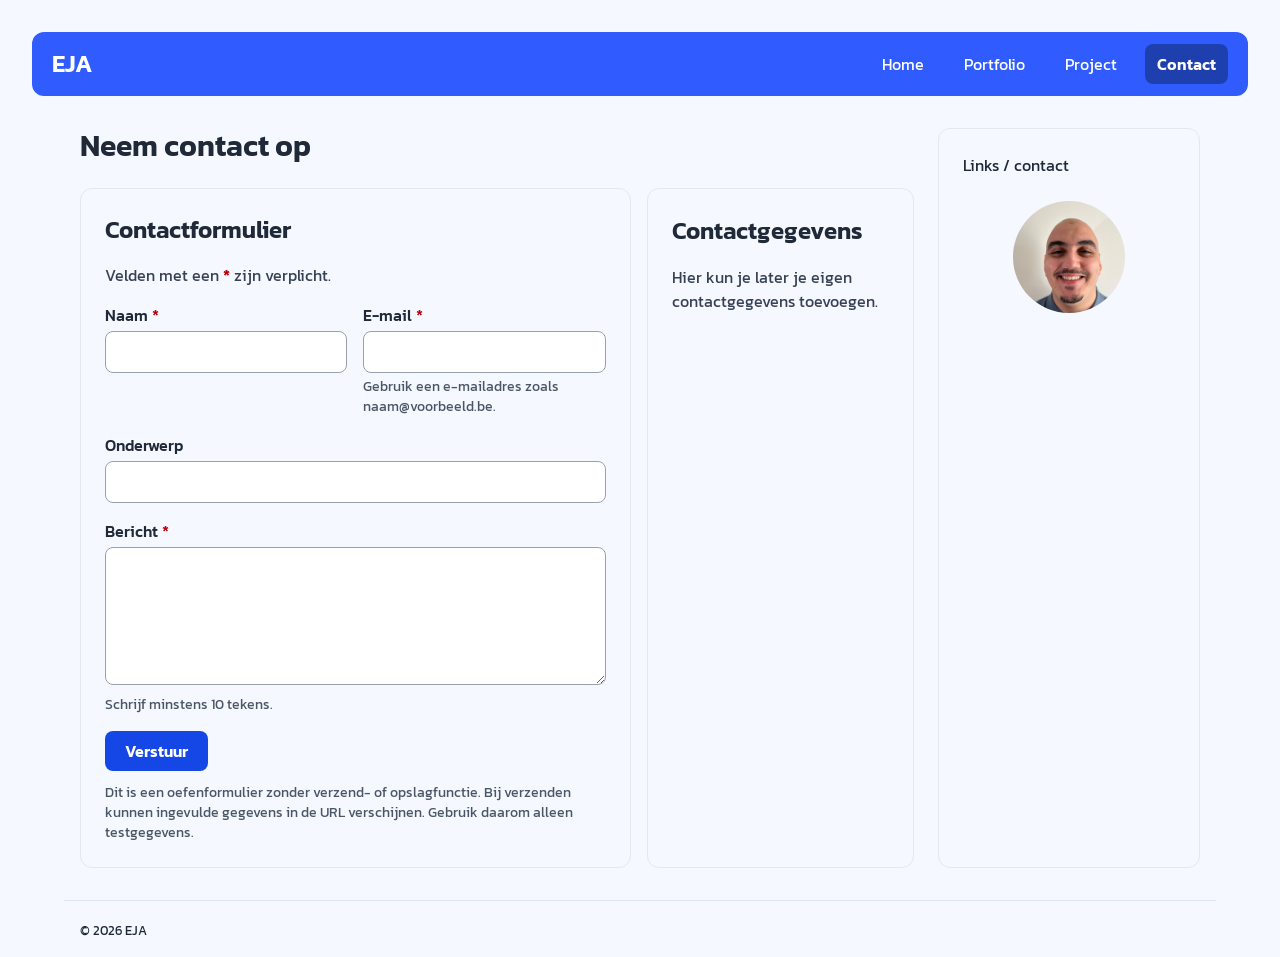
==== contact.html @ 3c86f4f0 "Eerste versie van mijn portfolio" ====
<!DOCTYPE html>
<html lang="nl-BE">
<head>
    <meta charset="UTF-8">
    <meta name="viewport" content="width=device-width, initial-scale=1.0">
    <title>Contact</title>
    <meta name="description" 
          content="Neem contact met mij op via mijn contactformulier voor vragen over mijn portfolio of projecten.">
    <link rel="stylesheet" href="css/tailwind.css">
    <link rel="stylesheet" href="css/style.css">

</head>
<body>
    <a href="#inhoud"
       class="sr-only focus:not-sr-only focus:absolute focus:left-2 focus:top-2 focus:z-50 focus:rounded-lg focus:bg-white focus:px-4 focus:py-2 focus-visible:outline-2 focus-visible:outline-offset-2 focus-visible:outline-blue-700">
        Ga naar de inhoud
    </a>

        <header class="mx-5 mt-8 rounded-xl md:mx-8">
            <div class="flex min-h-16 flex-wrap items-center justify-between gap-2 px-5 py-2">
                <p class="text-2xl font-bold">EJA</p>

                <nav aria-label="Hoofdmenu">
                    <ul class="flex flex-wrap gap-4">
                        <li><a href="index.html" class="block rounded-lg px-3 py-2 focus-visible:outline-2 focus-visible:outline-offset-2 focus-visible:outline-blue-700">Home</a></li>
                        <li><a href="portfolio.html" class="block rounded-lg px-3 py-2 focus-visible:outline-2 focus-visible:outline-offset-2 focus-visible:outline-blue-700">Portfolio</a></li>
                        <li><a href="project.html" class="block rounded-lg px-3 py-2 focus-visible:outline-2 focus-visible:outline-offset-2 focus-visible:outline-blue-700">Project</a></li>
                        <li><a href="contact.html" aria-current="page" class="block rounded-lg bg-blue-100 px-3 py-2 font-semibold text-blue-800 focus-visible:outline-2 focus-visible:outline-offset-2 focus-visible:outline-blue-700">Contact</a></li>
                    </ul>
                </nav>
            </div>
        </header>

        <div class="max-w-6xl mx-auto px-4 grid grid-cols-1 lg:grid-cols-4 gap-6 py-8">
            <main id="inhoud" class="lg:col-span-3">

                <section>
                    <h1 class="text-3xl font-bold mb-6">Neem contact op</h1>

                    <div class="grid grid-cols-1 lg:grid-cols-3 gap-4">
                        <article class="lg:col-span-2">
                            <h2 class="text-xl font-semibold mb-4">Contactformulier</h2>
                            <p class="mb-4 text-gray-700">
                                Velden met een <span class="font-semibold text-red-700">*</span> zijn verplicht.
                            </p>

                            <form action="#" method="get" class="grid grid-cols-1 md:grid-cols-2 gap-4">
                                <!-- Naam -->
                                <div>
                                    <label for="naam" class="block font-medium">
                                        Naam <span class="text-red-700" aria-hidden="true">*</span>
                                    </label>
                                    <input type="text" id="naam" name="naam" autocomplete="name" required
                                           class="mt-1 w-full rounded-lg border border-gray-400 bg-white px-3 py-2 focus-visible:outline-2 focus-visible:outline-offset-2 focus-visible:outline-blue-700">
                                </div>

                                <!-- E-mail met hulptekst en foutmelding -->
                                <div>
                                    <label for="mail" class="block font-medium">
                                        E-mail <span class="text-red-700" aria-hidden="true">*</span>
                                    </label>
                                    <input type="email" id="mail" name="email" autocomplete="email" required
                                           aria-describedby="mail-hulp"
                                           class="peer mt-1 w-full rounded-lg border border-gray-400 bg-white px-3 py-2 user-invalid:border-red-700 focus-visible:outline-2 focus-visible:outline-offset-2 focus-visible:outline-blue-700">
                                    <p id="mail-hulp" class="mt-1 text-sm text-gray-600">
                                        Gebruik een e-mailadres zoals naam@voorbeeld.be.
                                    </p>
                                    <p class="mt-1 hidden text-sm font-semibold text-red-700 peer-user-invalid:block">
                                        Dit e-mailadres is niet geldig. Vul het in zoals naam@voorbeeld.be.
                                    </p>
                                </div>

                                <!-- Onderwerp -->
                                <div class="md:col-span-2">
                                    <label for="onderwerp" class="block font-medium">Onderwerp</label>
                                    <input type="text" id="onderwerp" name="onderwerp"
                                           class="mt-1 w-full rounded-lg border border-gray-400 bg-white px-3 py-2 focus-visible:outline-2 focus-visible:outline-offset-2 focus-visible:outline-blue-700">
                                </div>

                                <!-- Bericht -->
                                <div class="md:col-span-2">
                                    <label for="bericht" class="block font-medium">
                                        Bericht <span class="text-red-700" aria-hidden="true">*</span>
                                    </label>
                                    <textarea id="bericht" name="bericht" rows="5" required minlength="10"
                                              aria-describedby="bericht-hulp"
                                              class="peer mt-1 w-full rounded-lg border border-gray-400 bg-white px-3 py-2 user-invalid:border-red-700 focus-visible:outline-2 focus-visible:outline-offset-2 focus-visible:outline-blue-700"></textarea>
                                    <p id="bericht-hulp" class="mt-1 text-sm text-gray-600">
                                        Schrijf minstens 10 tekens.
                                    </p>
                                    <p class="mt-1 hidden text-sm font-semibold text-red-700 peer-user-invalid:block">
                                        Je bericht is te kort. Schrijf minstens 10 tekens.
                                    </p>
                                </div>

                                <!-- Verzenden en privacy -->
                                <div class="md:col-span-2">
                                    <button type="submit"
                                            class="rounded-lg bg-blue-700 px-5 py-2 font-semibold text-white hover:bg-blue-800 focus-visible:outline-2 focus-visible:outline-offset-2 focus-visible:outline-blue-700">
                                        Verstuur
                                    </button>
                                    <p class="mt-3 text-sm text-gray-600">
                                        Dit is een oefenformulier zonder verzend- of opslagfunctie.
                                        Bij verzenden kunnen ingevulde gegevens in de URL verschijnen.
                                        Gebruik daarom alleen testgegevens.
                                    </p>
                                </div>
                            </form>
                        </article>

                        <article>
                            <h2>Contactgegevens</h2>
                            <p class="text-gray-700">Hier kun je later je eigen contactgegevens toevoegen.</p>
                        </article>
                    </div>
                </section>

            </main>

            <aside>
                <h2>Links / contact</h2>

                <div class="mx-auto mt-6 size-28 overflow-hidden rounded-full">
                    <img src="images/Profielfoto.jpeg"
                        alt="Mijn profielfoto"
                        width="1536"
                        height="2048"
                        class="h-full w-full scale-[1.4] object-cover object-[center_20%]">
                </div>

            </aside>
        </div>

        <footer class="max-w-6xl mx-auto px-4 flex flex-col sm:flex-row justify-between gap-4 py-4">
            <p><small>© 2026 EJA</small></p>
        </footer>


</body>
</html>
---- css/style.css ----
/* EJA – eigen stijlen, naast Tailwind CSS */
@font-face {
    font-family: "Kanit";
    src: url("fonts/Kanit-Regular.ttf") format("truetype");
    font-style: normal;
    font-weight: 400;
    font-display: swap;
}

@font-face {
    font-family: "Kanit";
    src: url("fonts/Kanit-Medium.ttf") format("truetype");
    font-style: normal;
    font-weight: 500;
    font-display: swap;
}

@font-face {
    font-family: "Kanit";
    src: url("fonts/Kanit-SemiBold.ttf") format("truetype");
    font-style: normal;
    font-weight: 600;
    font-display: swap;
}

body {
    font-family: "Kanit", sans-serif;
    color: #1F2937;
    background-color: #F5F8FF;
}

header {
    background-color: #305CFF;
    border-bottom: none;
}

/* Werkt met het oorspronkelijke h1-logo en het p-logo uit de aangepaste HTML. */
header h1,
header > div > p,
header nav a {
    color: #FFFFFF;
}

/* Actieve pagina: goed leesbare witte tekst op een donkere blauwe achtergrond. */
header nav a[aria-current="page"] {
    background-color: #1E40AF;
    color: #FFFFFF;
}

header nav a:hover {
    background-color: #1E40AF;
    color: #FFFFFF;
}

/* Dezelfde zichtbare toetsenbordfocus op alle vier de pagina's. */
a:focus-visible,
button:focus-visible,
input:focus-visible,
select:focus-visible,
textarea:focus-visible {
    outline: 3px solid #1D4ED8;
    outline-offset: 2px;
    box-shadow: 0 0 0 2px #FFFFFF;
}

main h2 {
    font-size: 1.5rem;
    font-weight: 600;
    margin-bottom: 1rem;
}

main h3 {
    font-size: 1.125rem;
    font-weight: 500;
}

main article,
aside {
    padding: 1.5rem;
    background-color: #F5F8FF;
    border: 1px solid #E5E7EB;
    border-radius: 0.75rem;
}

footer {
    border-top: 1px solid #DDE6F5;
    color: #1F2937;
}
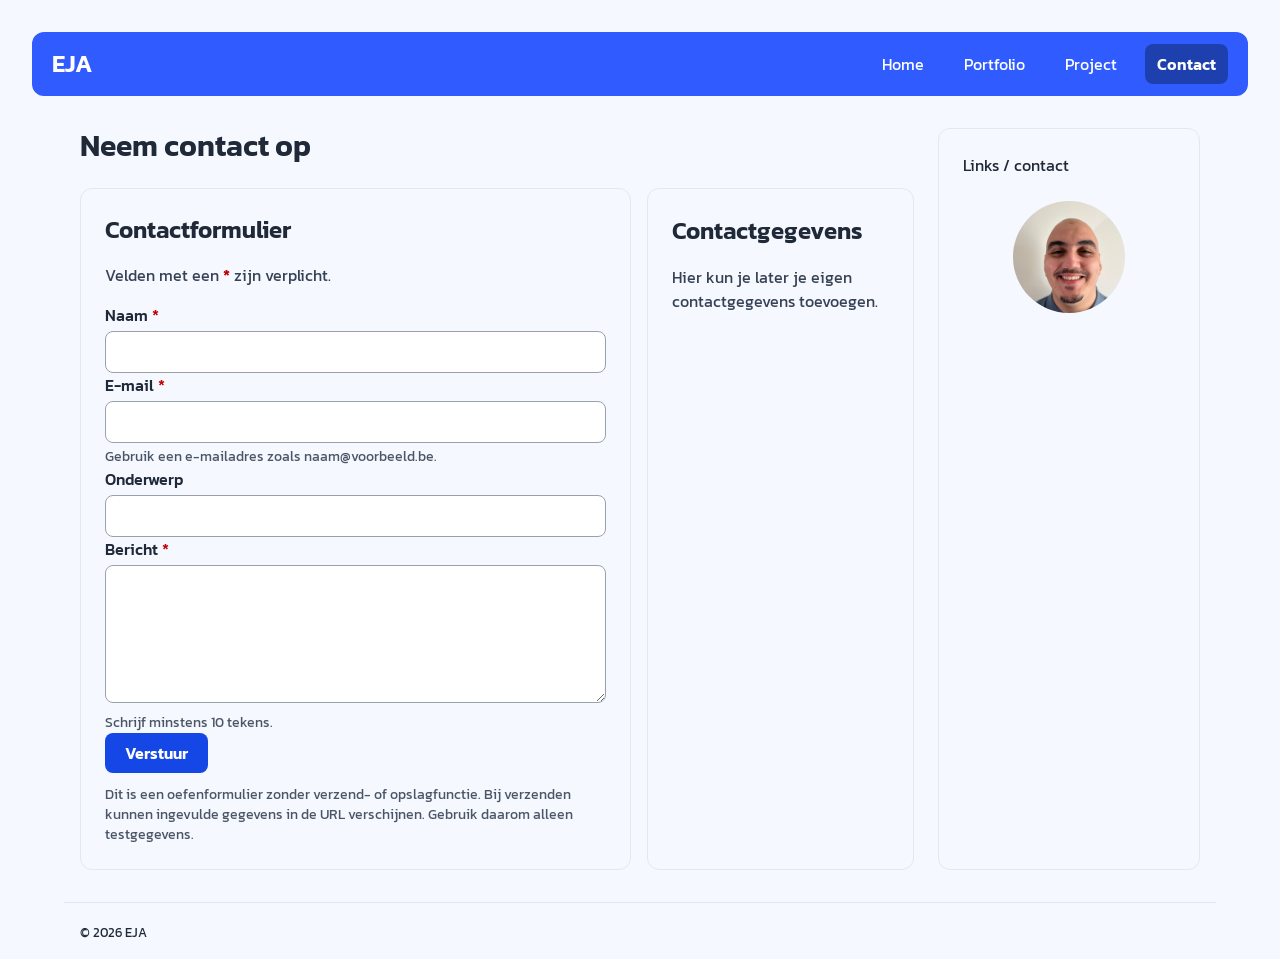
==== commit 7e2d4fe6: "Contactformulier Netifly toegevoegd" ====
--- a/contact.html
+++ b/contact.html
@@ -44,7 +44,7 @@
                                 Velden met een <span class="font-semibold text-red-700">*</span> zijn verplicht.
                             </p>
 
-                            <form action="#" method="get" class="grid grid-cols-1 md:grid-cols-2 gap-4">
+                            <form name="contact" method="POST" data-netlify="true class="grid grid-cols-1 md:grid-cols-2 gap-4">
                                 <!-- Naam -->
                                 <div>
                                     <label for="naam" class="block font-medium">
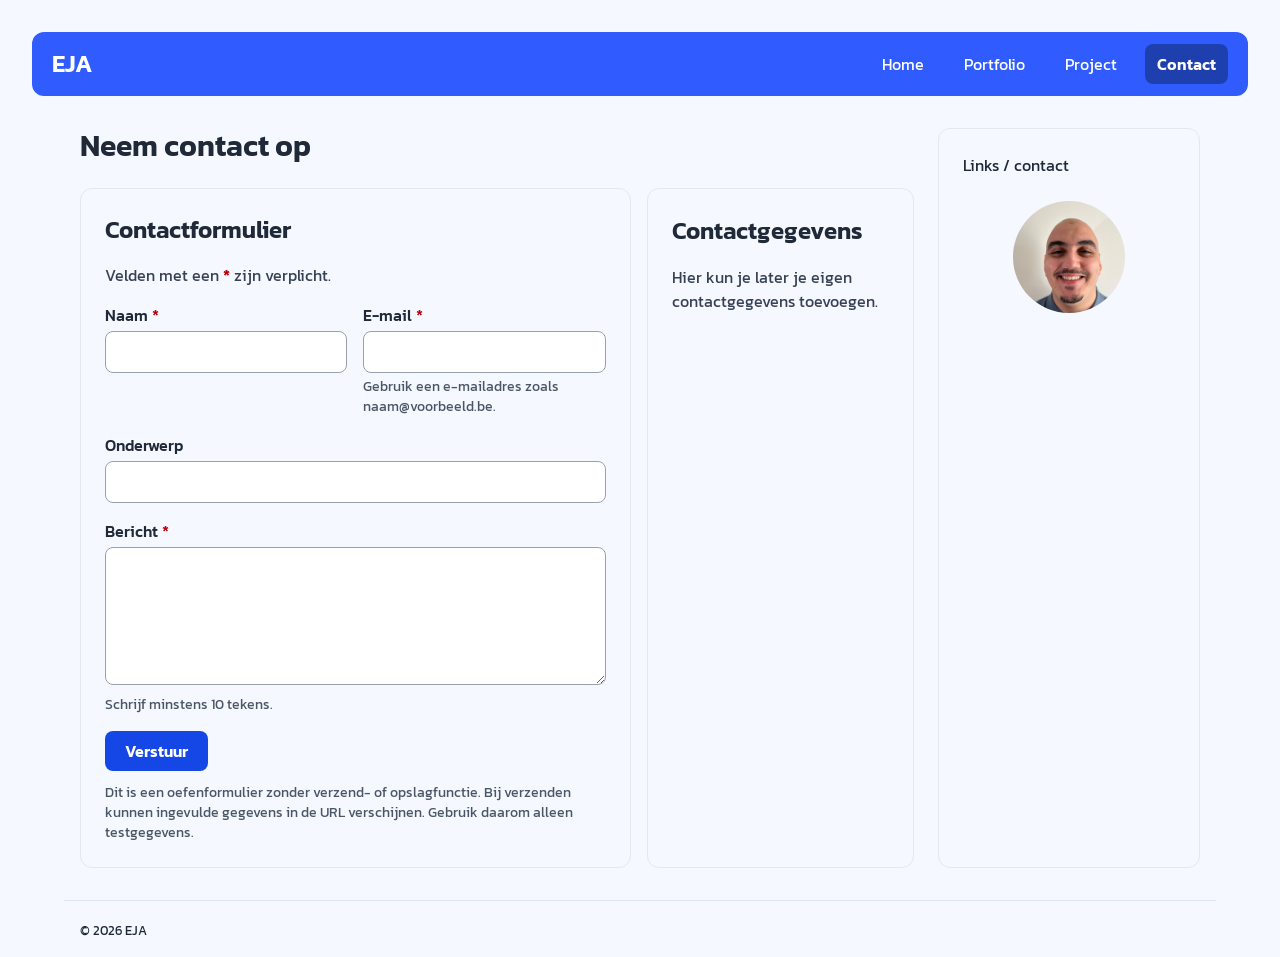
==== commit a57cce5f: "Contactformulier Netlify gecorrigeerd" ====
--- a/contact.html
+++ b/contact.html
@@ -44,7 +44,7 @@
                                 Velden met een <span class="font-semibold text-red-700">*</span> zijn verplicht.
                             </p>
 
-                            <form name="contact" method="POST" data-netlify="true class="grid grid-cols-1 md:grid-cols-2 gap-4">
+                            <form name="contact" method="POST" data-netlify="true" class="grid grid-cols-1 md:grid-cols-2 gap-4">
                                 <!-- Naam -->
                                 <div>
                                     <label for="naam" class="block font-medium">
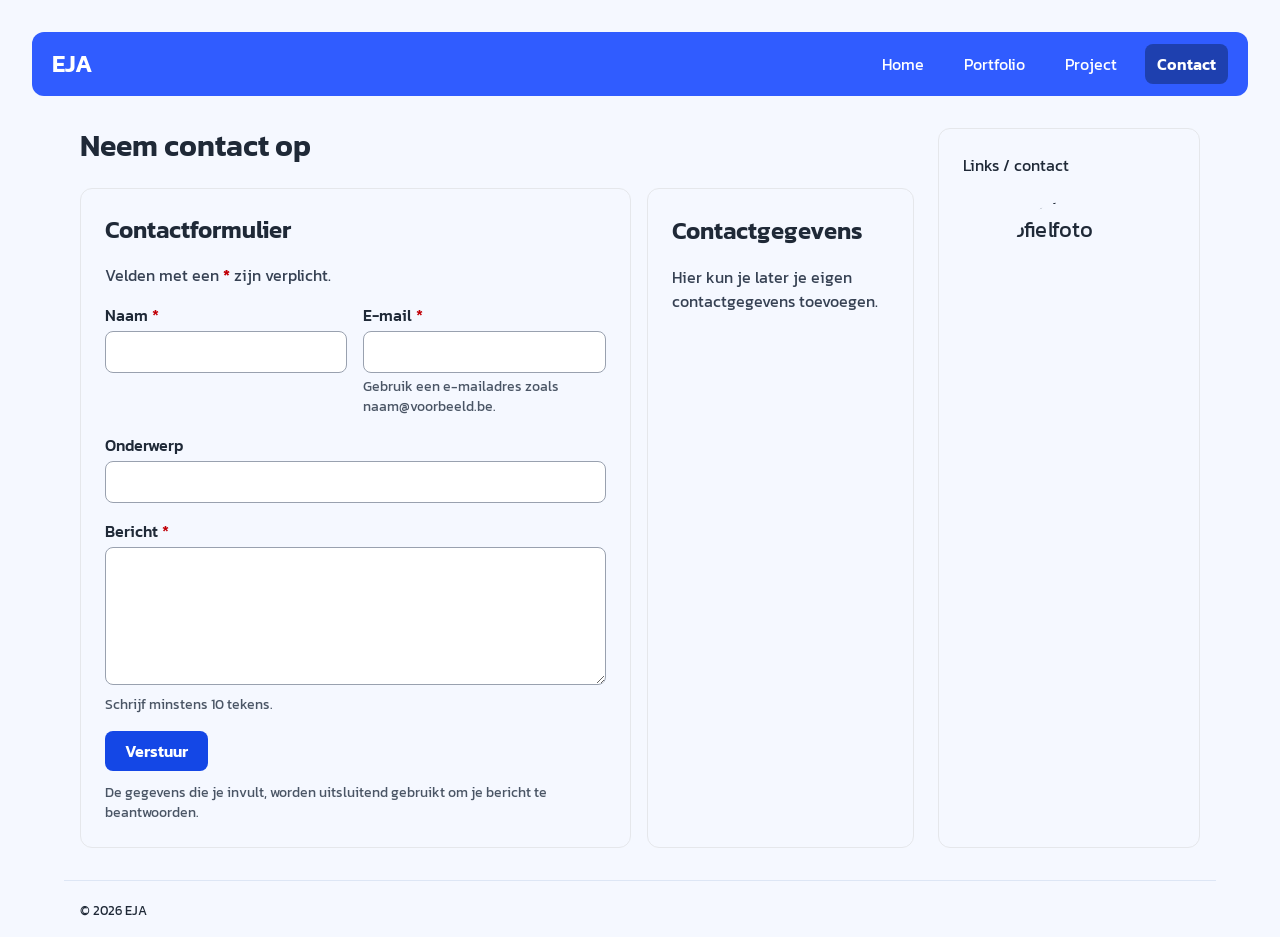
==== commit 66986710: "Portfolio aanpassen" ====
--- a/contact.html
+++ b/contact.html
@@ -45,7 +45,6 @@
                             </p>
 
                             <form name="contact" method="POST" data-netlify="true" class="grid grid-cols-1 md:grid-cols-2 gap-4">
-                                <!-- Naam -->
                                 <div>
                                     <label for="naam" class="block font-medium">
                                         Naam <span class="text-red-700" aria-hidden="true">*</span>
@@ -54,7 +53,6 @@
                                            class="mt-1 w-full rounded-lg border border-gray-400 bg-white px-3 py-2 focus-visible:outline-2 focus-visible:outline-offset-2 focus-visible:outline-blue-700">
                                 </div>
 
-                                <!-- E-mail met hulptekst en foutmelding -->
                                 <div>
                                     <label for="mail" class="block font-medium">
                                         E-mail <span class="text-red-700" aria-hidden="true">*</span>
@@ -70,14 +68,12 @@
                                     </p>
                                 </div>
 
-                                <!-- Onderwerp -->
                                 <div class="md:col-span-2">
                                     <label for="onderwerp" class="block font-medium">Onderwerp</label>
                                     <input type="text" id="onderwerp" name="onderwerp"
                                            class="mt-1 w-full rounded-lg border border-gray-400 bg-white px-3 py-2 focus-visible:outline-2 focus-visible:outline-offset-2 focus-visible:outline-blue-700">
                                 </div>
 
-                                <!-- Bericht -->
                                 <div class="md:col-span-2">
                                     <label for="bericht" class="block font-medium">
                                         Bericht <span class="text-red-700" aria-hidden="true">*</span>
@@ -93,16 +89,13 @@
                                     </p>
                                 </div>
 
-                                <!-- Verzenden en privacy -->
                                 <div class="md:col-span-2">
                                     <button type="submit"
                                             class="rounded-lg bg-blue-700 px-5 py-2 font-semibold text-white hover:bg-blue-800 focus-visible:outline-2 focus-visible:outline-offset-2 focus-visible:outline-blue-700">
                                         Verstuur
                                     </button>
                                     <p class="mt-3 text-sm text-gray-600">
-                                        Dit is een oefenformulier zonder verzend- of opslagfunctie.
-                                        Bij verzenden kunnen ingevulde gegevens in de URL verschijnen.
-                                        Gebruik daarom alleen testgegevens.
+                                        De gegevens die je invult, worden uitsluitend gebruikt om je bericht te beantwoorden.
                                     </p>
                                 </div>
                             </form>
@@ -121,7 +114,7 @@
                 <h2>Links / contact</h2>
 
                 <div class="mx-auto mt-6 size-28 overflow-hidden rounded-full">
-                    <img src="images/Profielfoto.jpeg"
+                    <img src="images/profielfoto.jpeg"
                         alt="Mijn profielfoto"
                         width="1536"
                         height="2048"
